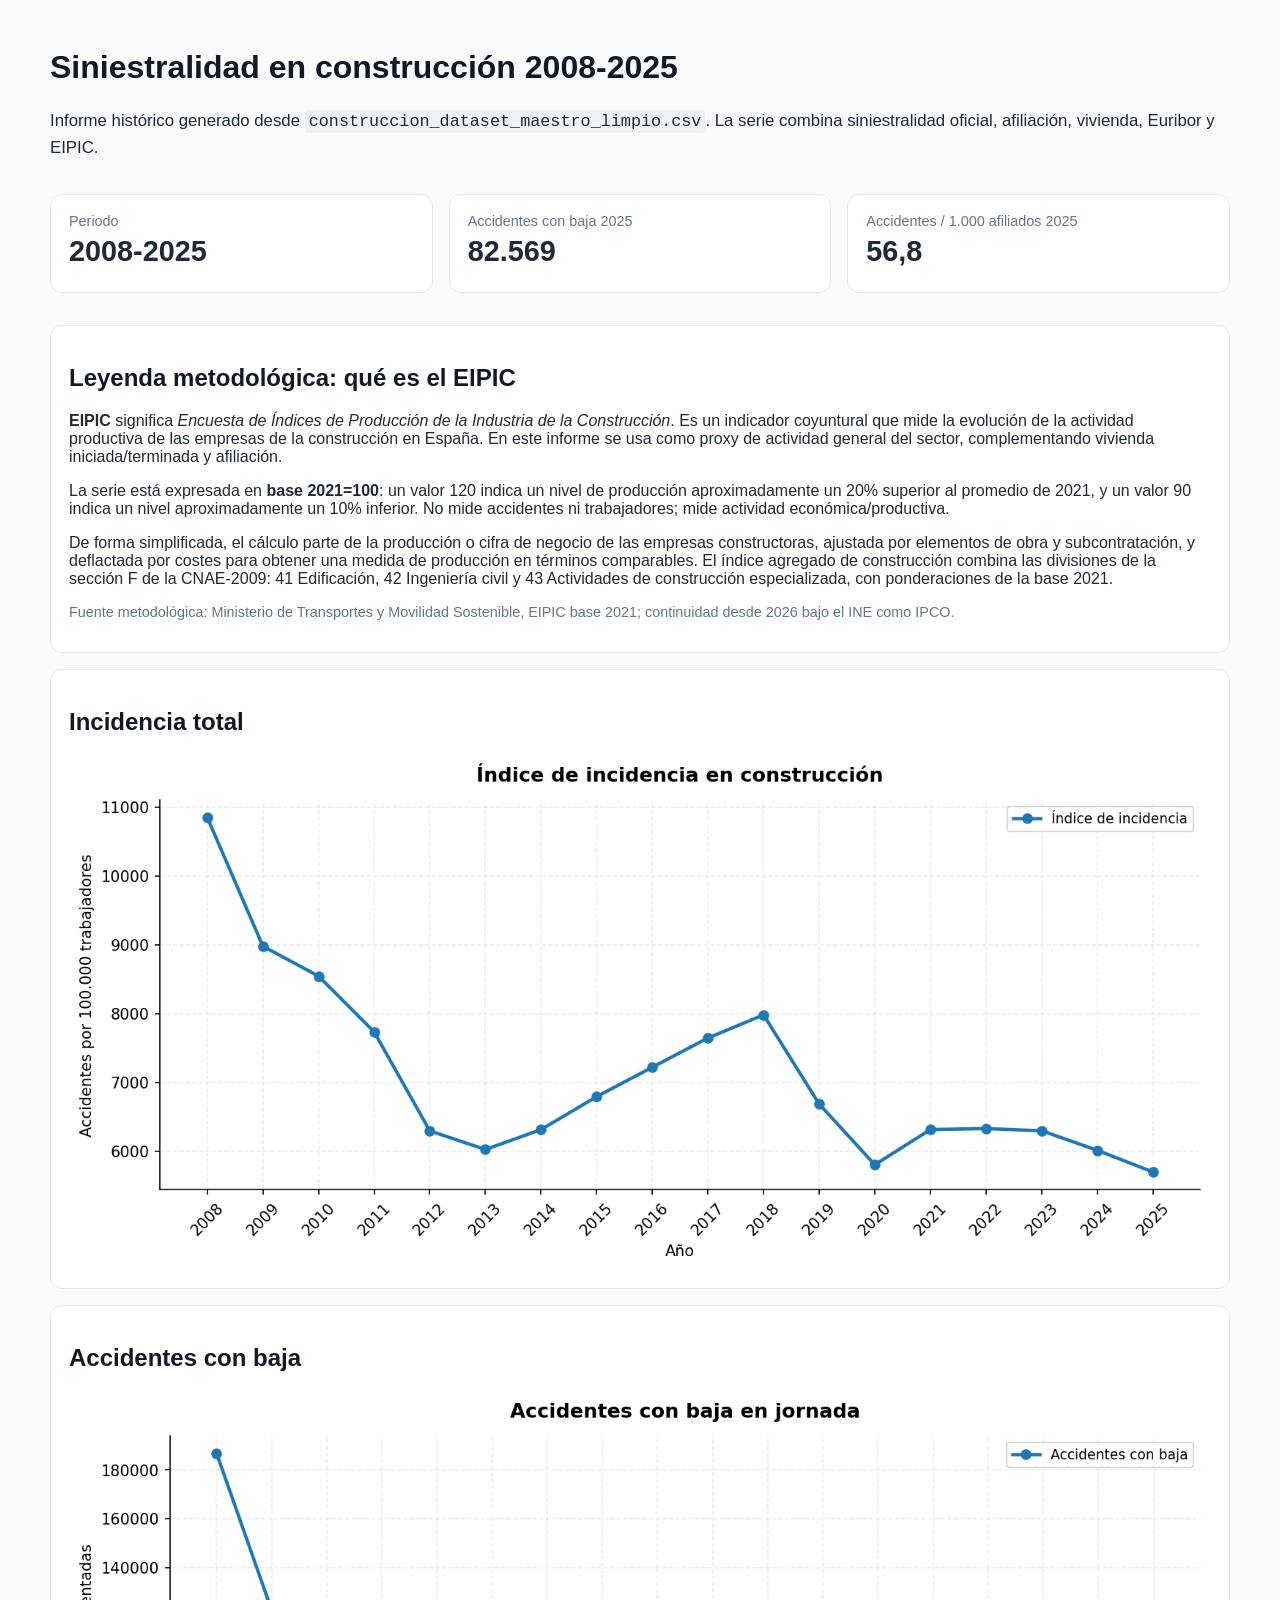
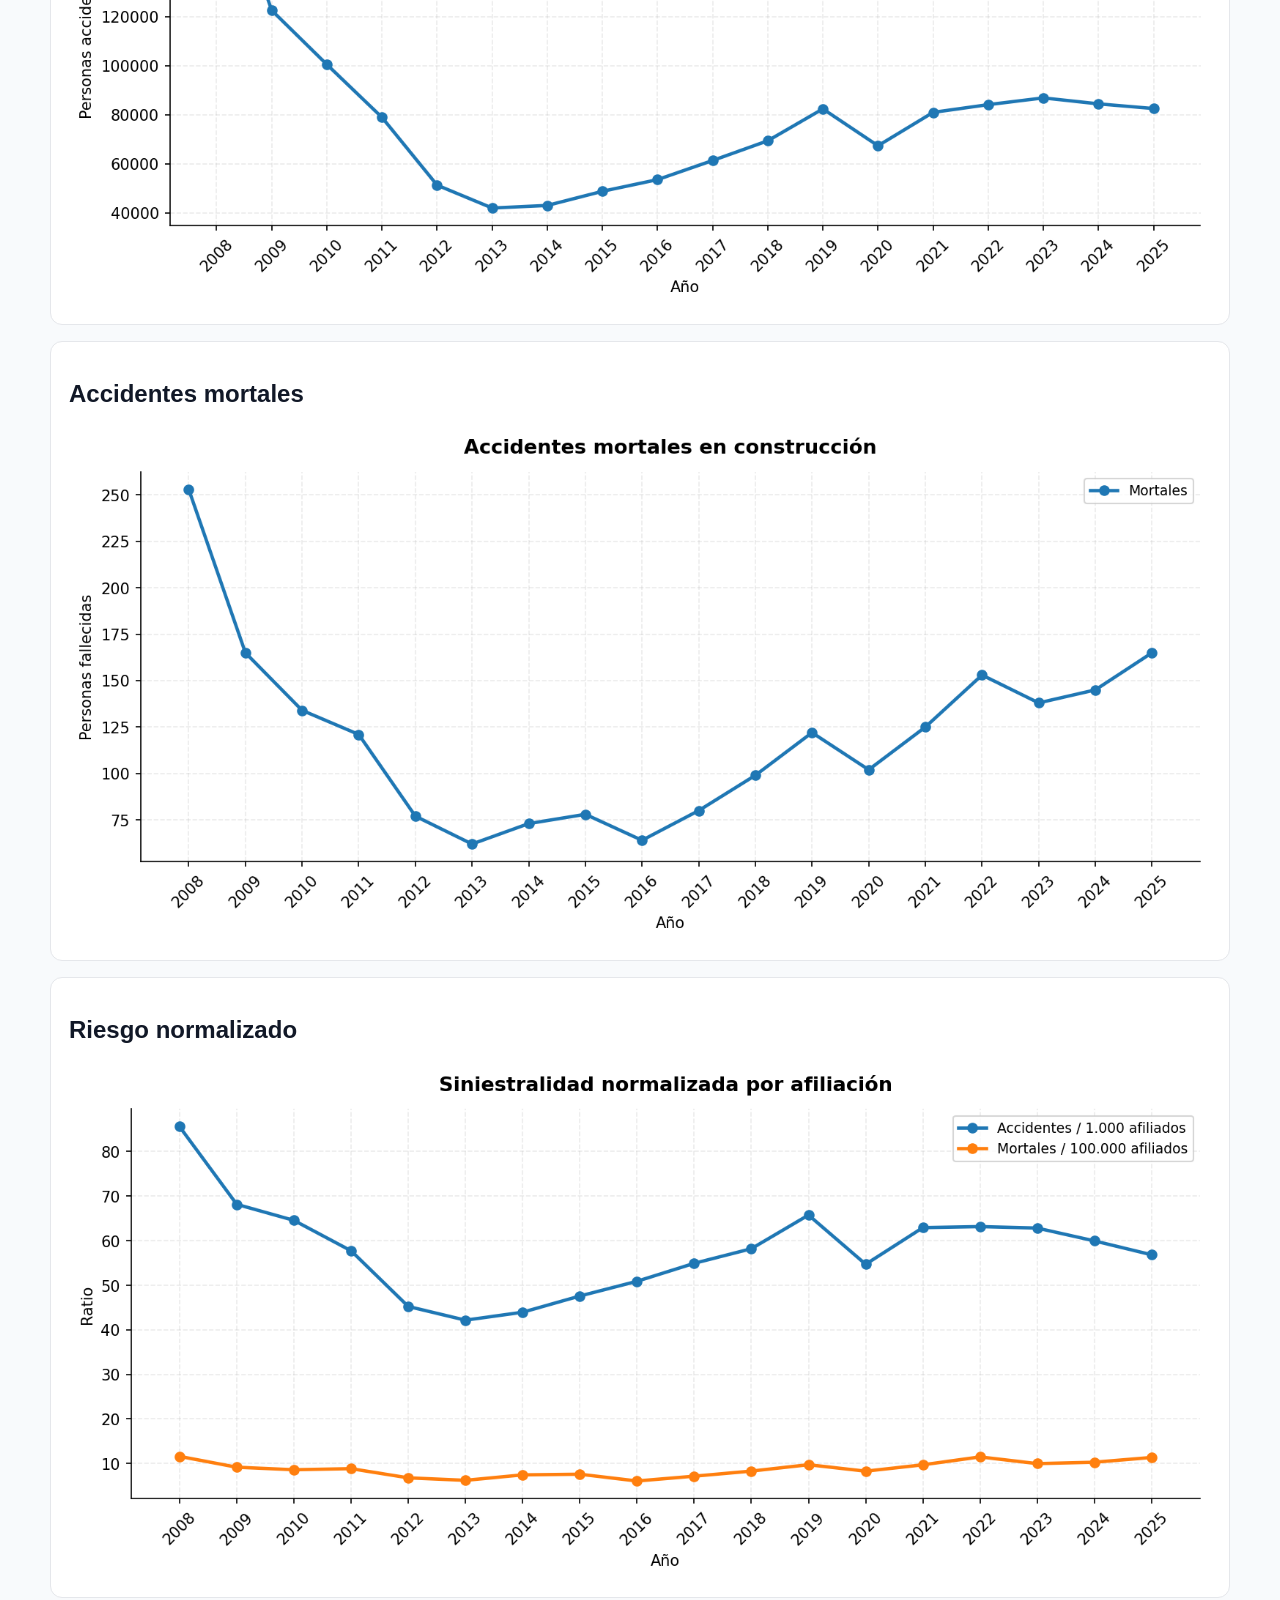
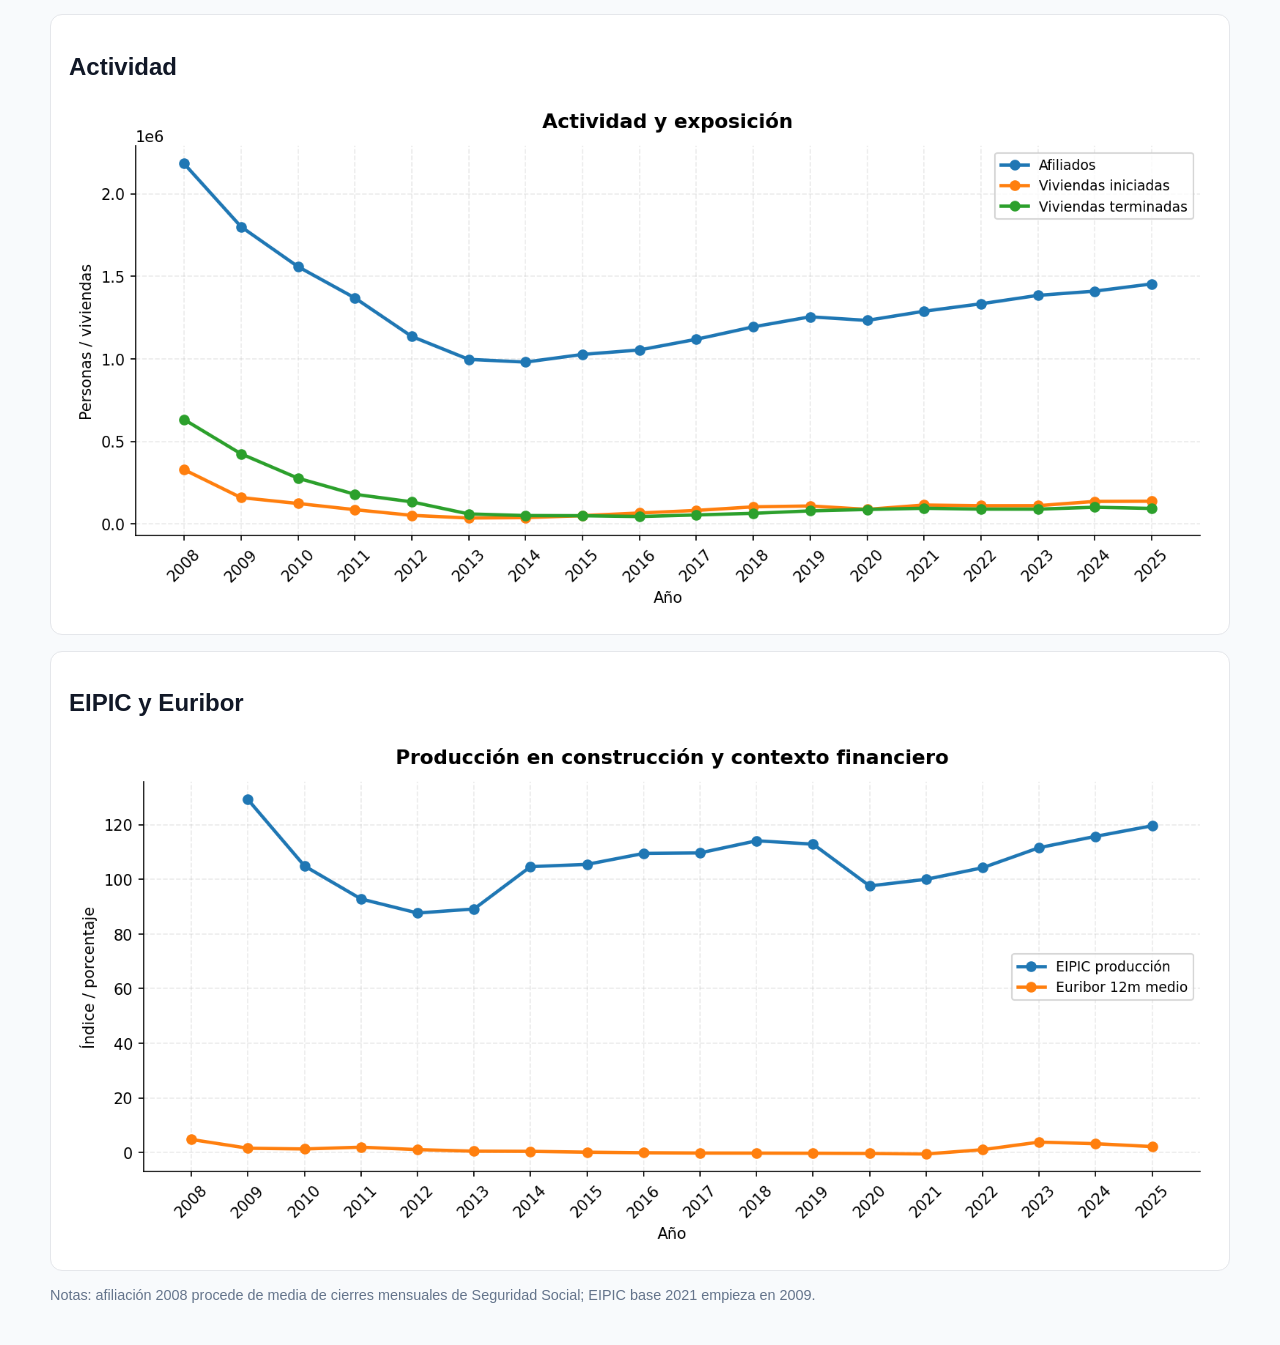
==== reports/historico_2008_2025.html @ 61ab3318 "Dashboard premium de siniestralidad en construccion (2008-2025)" ====
<!doctype html>
<html lang="es">
<head>
<meta charset="utf-8">
<meta name="viewport" content="width=device-width, initial-scale=1">
<title>Siniestralidad en construcción 2008-2025</title>
<style>
body { font-family: Arial, sans-serif; margin: 0; background: #f8fafc; color: #1f2937; }
main { max-width: 1180px; margin: 0 auto; padding: 28px; }
h1, h2, h3 { color: #111827; }
.lead { font-size: 1.05rem; line-height: 1.55; }
.grid { display: grid; grid-template-columns: repeat(auto-fit, minmax(260px, 1fr)); gap: 16px; }
.card { background: #fff; border: 1px solid #e5e7eb; border-radius: 12px; padding: 18px; margin: 16px 0; }
.stat { font-size: 1.8rem; font-weight: 700; margin: 6px 0; }
.caption { color: #64748b; font-size: .9rem; }
img { max-width: 100%; height: auto; display: block; }
table { width: 100%; border-collapse: collapse; background: #fff; }
th, td { border-bottom: 1px solid #e5e7eb; padding: 9px 10px; text-align: left; }
th { background: #f1f5f9; }
code { background: #eef2f7; padding: 2px 4px; border-radius: 4px; }
</style>
</head>
<body><main>
<h1>Siniestralidad en construcción 2008-2025</h1>
<p class="lead">Informe histórico generado desde <code>construccion_dataset_maestro_limpio.csv</code>. La serie combina siniestralidad oficial, afiliación, vivienda, Euribor y EIPIC.</p>
<div class="grid">
  <div class="card"><div class="caption">Periodo</div><div class="stat">2008-2025</div></div>
  <div class="card"><div class="caption">Accidentes con baja 2025</div><div class="stat">82.569</div></div>
  <div class="card"><div class="caption">Accidentes / 1.000 afiliados 2025</div><div class="stat">56,8</div></div>
</div>

<section class="card">
<h2>Leyenda metodológica: qué es el EIPIC</h2>
<p><strong>EIPIC</strong> significa <em>Encuesta de Índices de Producción de la Industria de la Construcción</em>. Es un indicador coyuntural que mide la evolución de la actividad productiva de las empresas de la construcción en España. En este informe se usa como proxy de actividad general del sector, complementando vivienda iniciada/terminada y afiliación.</p>
<p>La serie está expresada en <strong>base 2021=100</strong>: un valor 120 indica un nivel de producción aproximadamente un 20% superior al promedio de 2021, y un valor 90 indica un nivel aproximadamente un 10% inferior. No mide accidentes ni trabajadores; mide actividad económica/productiva.</p>
<p>De forma simplificada, el cálculo parte de la producción o cifra de negocio de las empresas constructoras, ajustada por elementos de obra y subcontratación, y deflactada por costes para obtener una medida de producción en términos comparables. El índice agregado de construcción combina las divisiones de la sección F de la CNAE-2009: 41 Edificación, 42 Ingeniería civil y 43 Actividades de construcción especializada, con ponderaciones de la base 2021.</p>
<p class="caption">Fuente metodológica: Ministerio de Transportes y Movilidad Sostenible, EIPIC base 2021; continuidad desde 2026 bajo el INE como IPCO.</p>
</section>

<section class='card'><h2>Incidencia total</h2><img src='[data-uri]' alt='Incidencia total'></section><section class='card'><h2>Accidentes con baja</h2><img src='[data-uri]' alt='Accidentes con baja'></section><section class='card'><h2>Accidentes mortales</h2><img src='[data-uri]' alt='Accidentes mortales'></section><section class='card'><h2>Riesgo normalizado</h2><img src='[data-uri]' alt='Riesgo normalizado'></section><section class='card'><h2>Actividad</h2><img src='[data-uri]' alt='Actividad'></section><section class='card'><h2>EIPIC y Euribor</h2><img src='[data-uri]' alt='EIPIC y Euribor'></section>
<p class="caption">Notas: afiliación 2008 procede de media de cierres mensuales de Seguridad Social; EIPIC base 2021 empieza en 2009.</p>
</main></body>
</html>
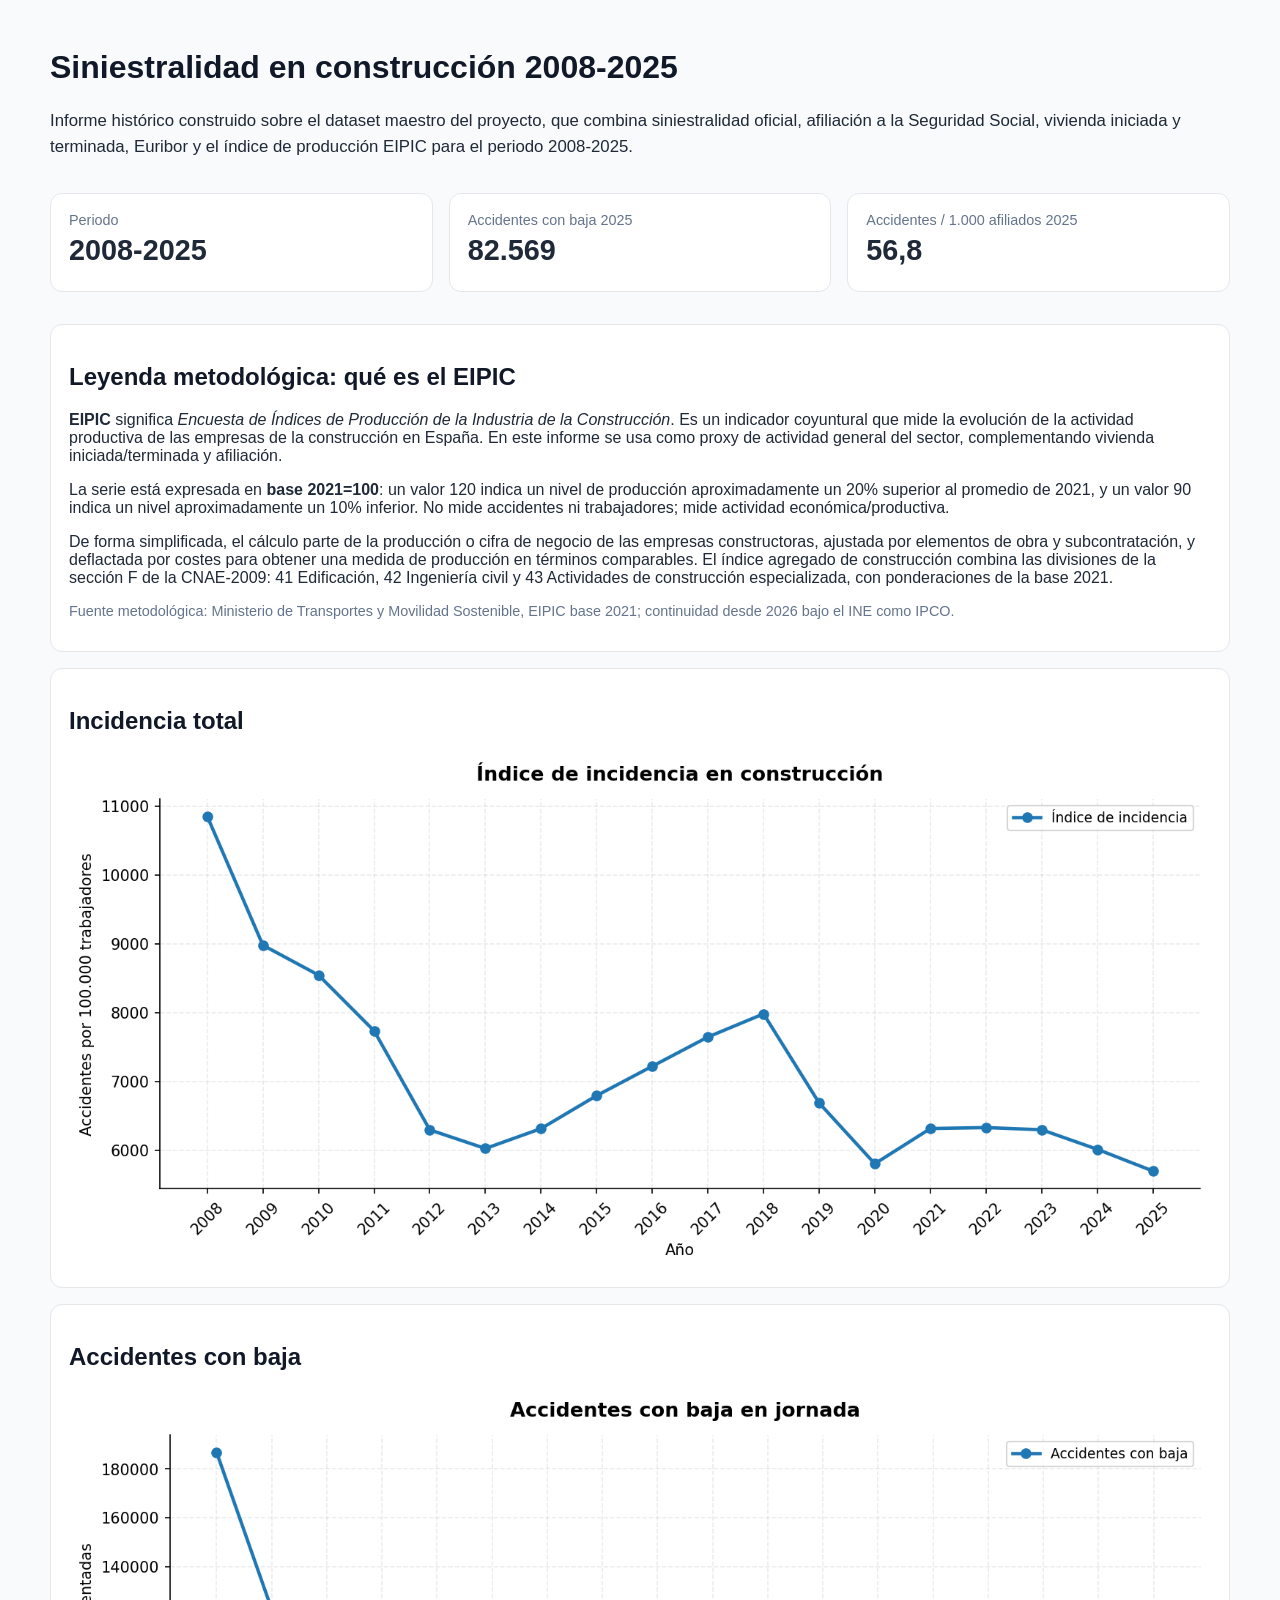
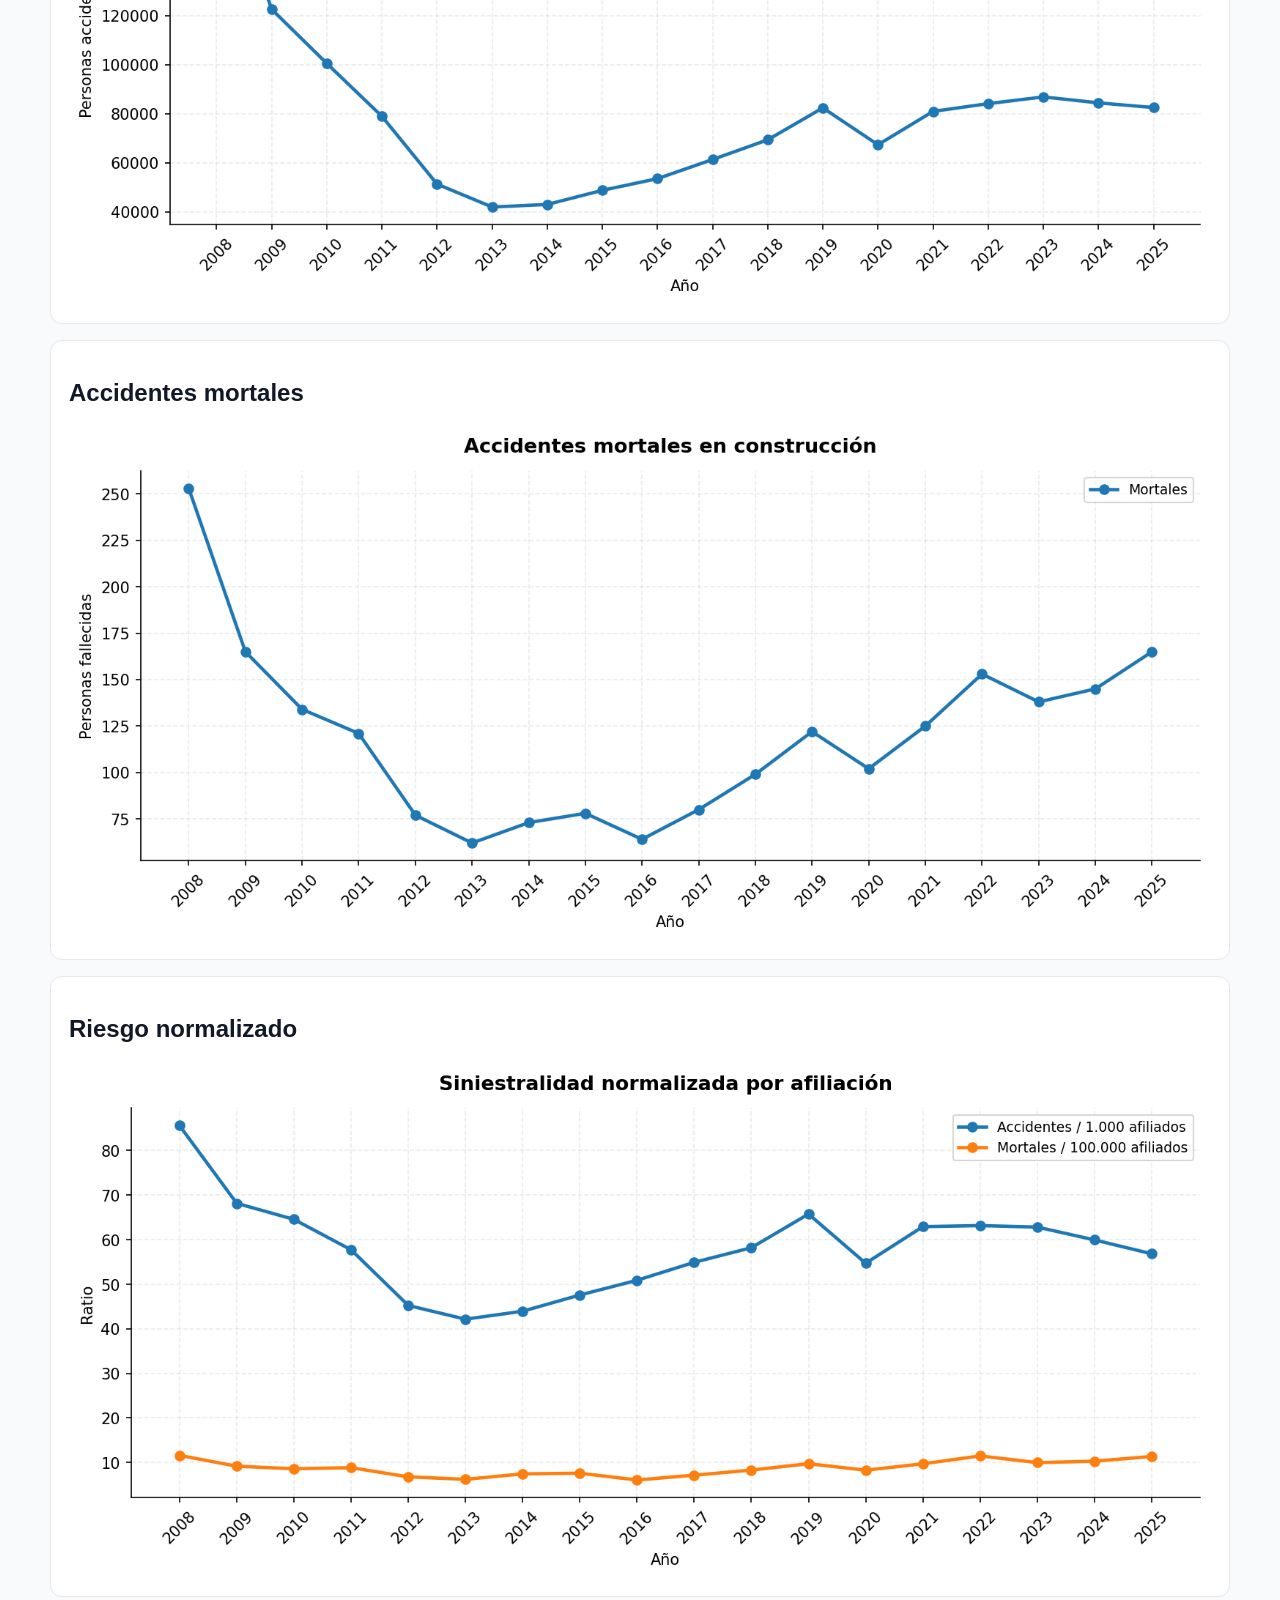
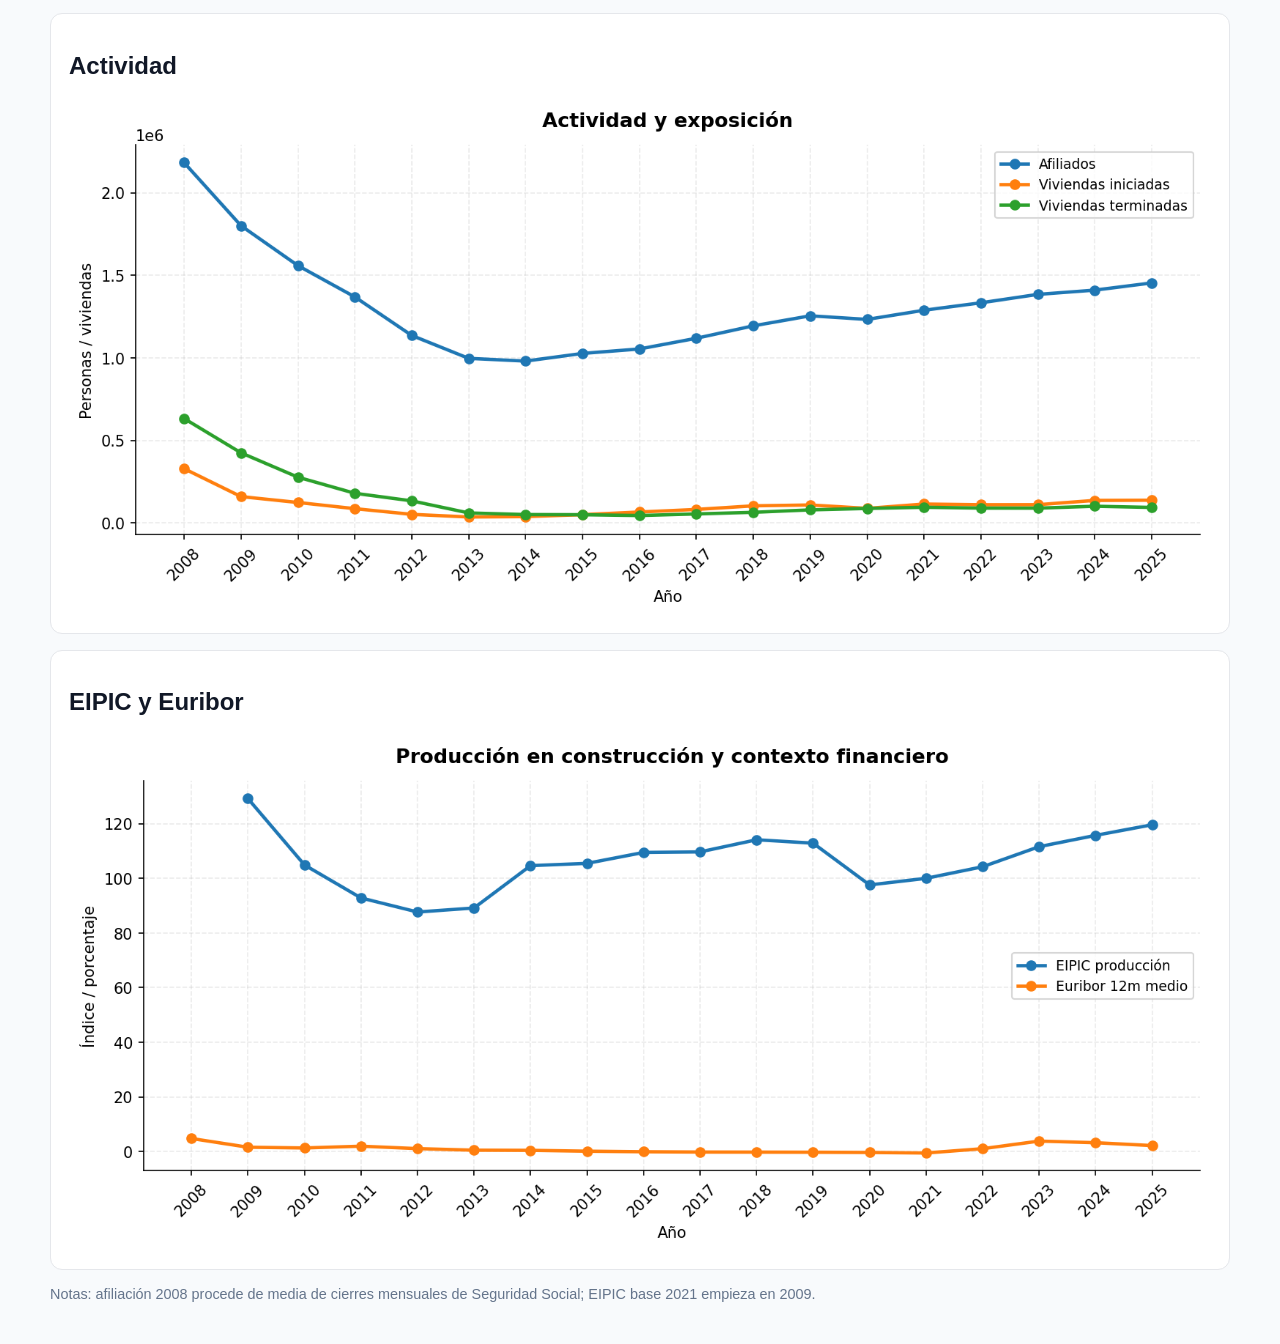
==== commit a1309ae1: "Quitar v1, sustituir referencias a archivos por explicaciones y eliminar bloque modelo predictivo" ====
--- a/reports/historico_2008_2025.html
+++ b/reports/historico_2008_2025.html
@@ -22,7 +22,7 @@
 </head>
 <body><main>
 <h1>Siniestralidad en construcción 2008-2025</h1>
-<p class="lead">Informe histórico generado desde <code>construccion_dataset_maestro_limpio.csv</code>. La serie combina siniestralidad oficial, afiliación, vivienda, Euribor y EIPIC.</p>
+<p class="lead">Informe histórico construido sobre el dataset maestro del proyecto, que combina siniestralidad oficial, afiliación a la Seguridad Social, vivienda iniciada y terminada, Euribor y el índice de producción EIPIC para el periodo 2008-2025.</p>
 <div class="grid">
   <div class="card"><div class="caption">Periodo</div><div class="stat">2008-2025</div></div>
   <div class="card"><div class="caption">Accidentes con baja 2025</div><div class="stat">82.569</div></div>
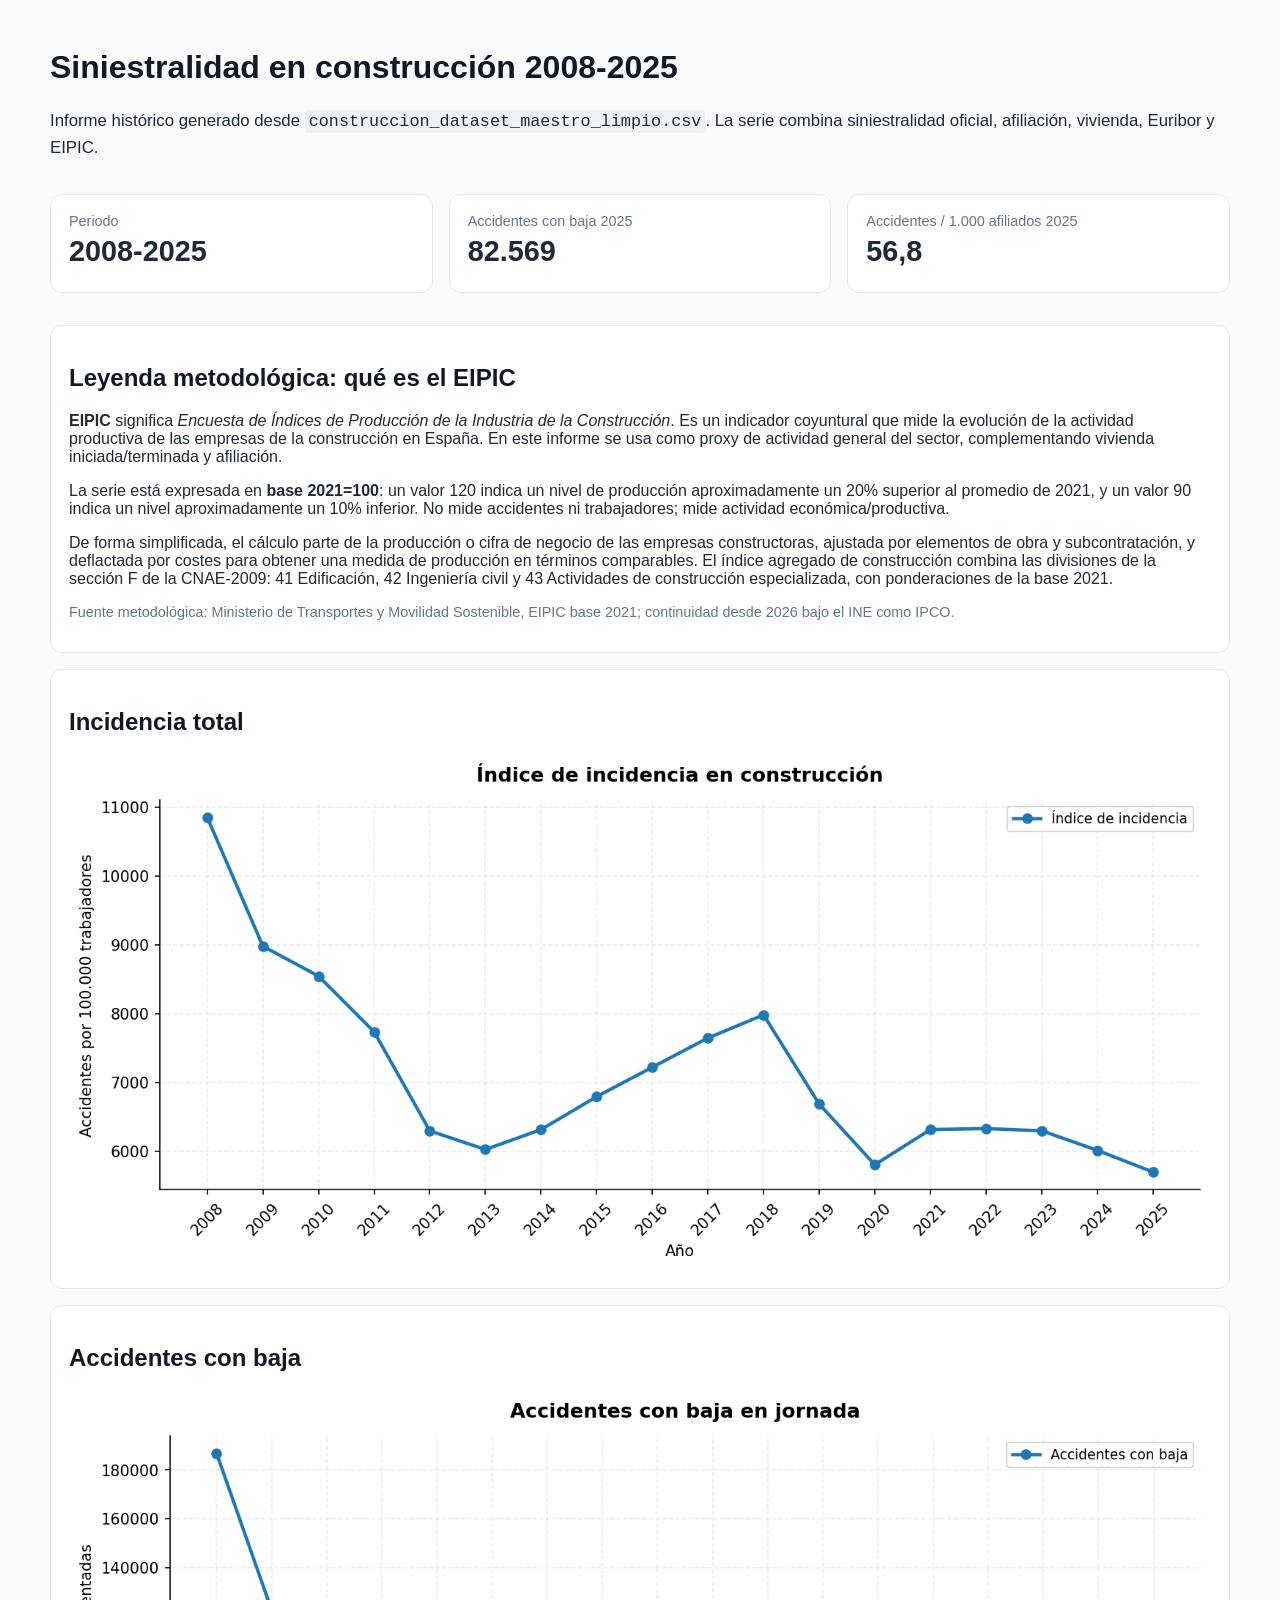
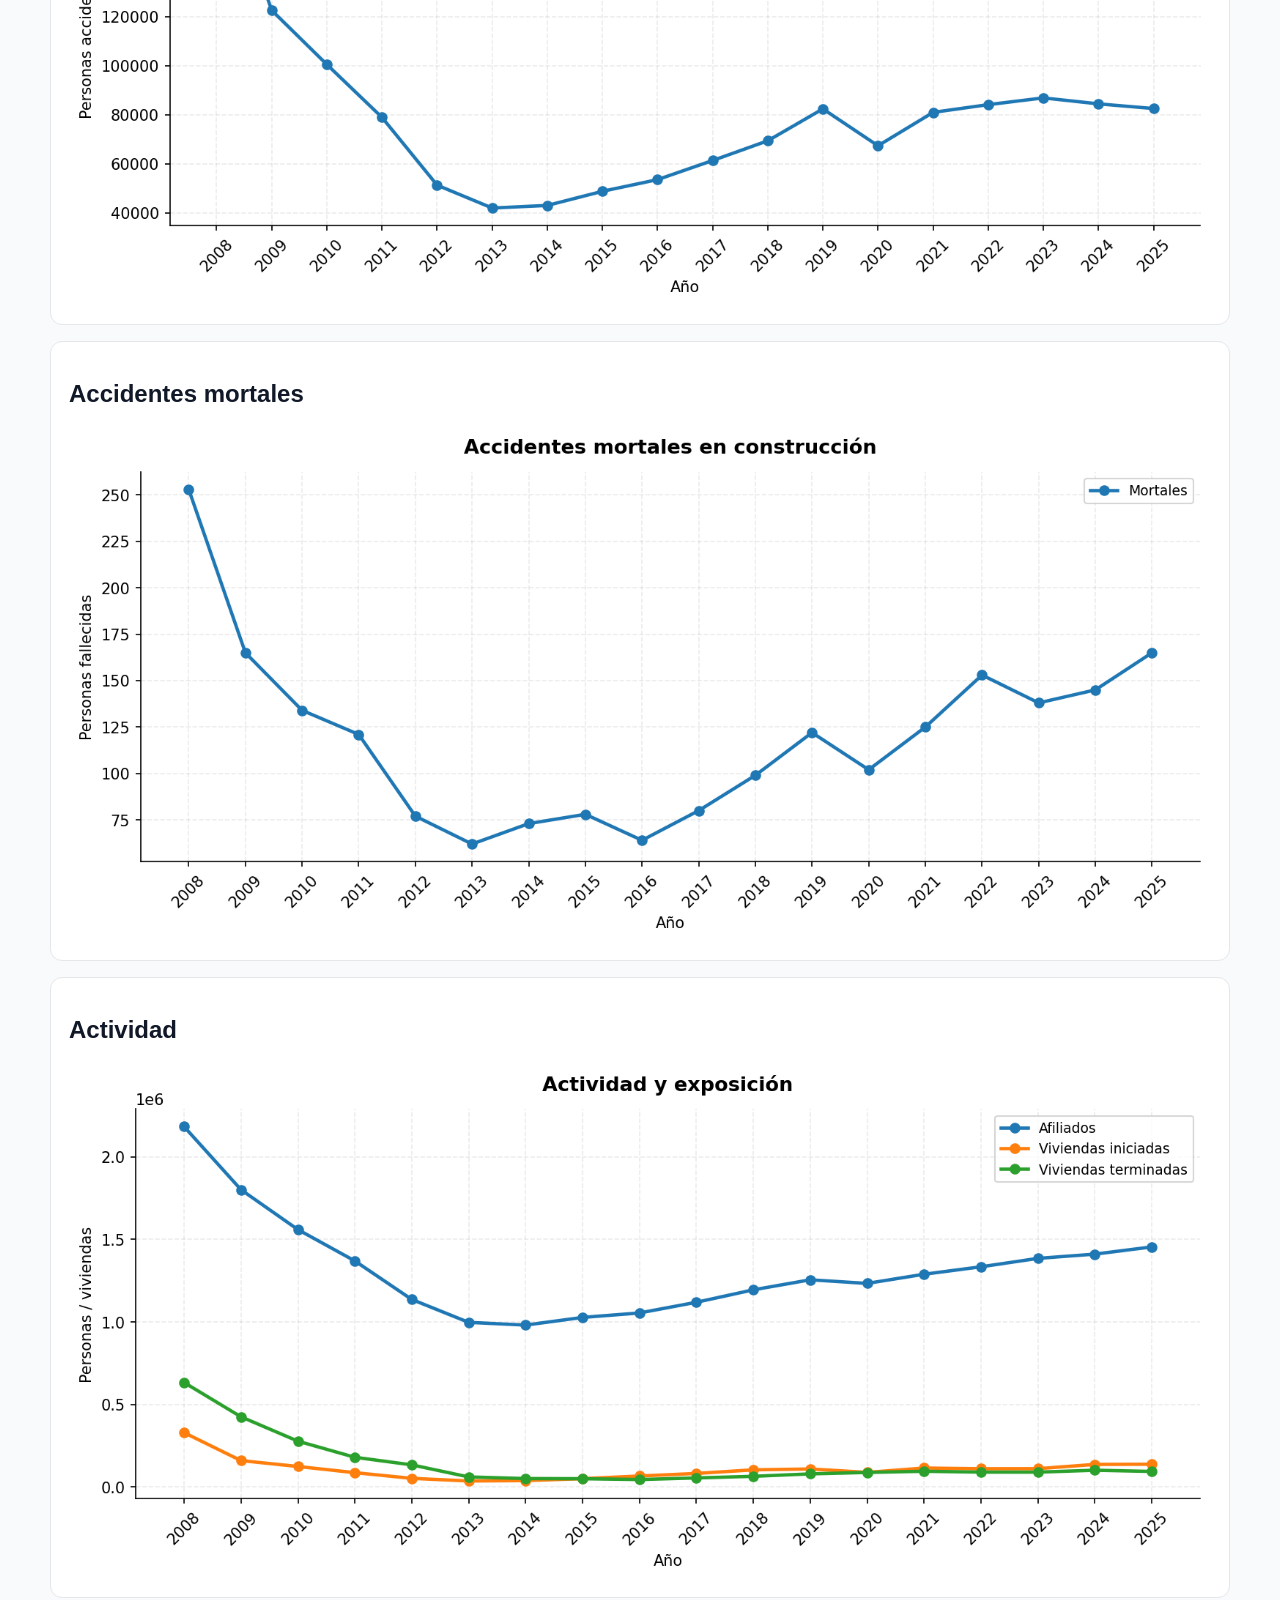
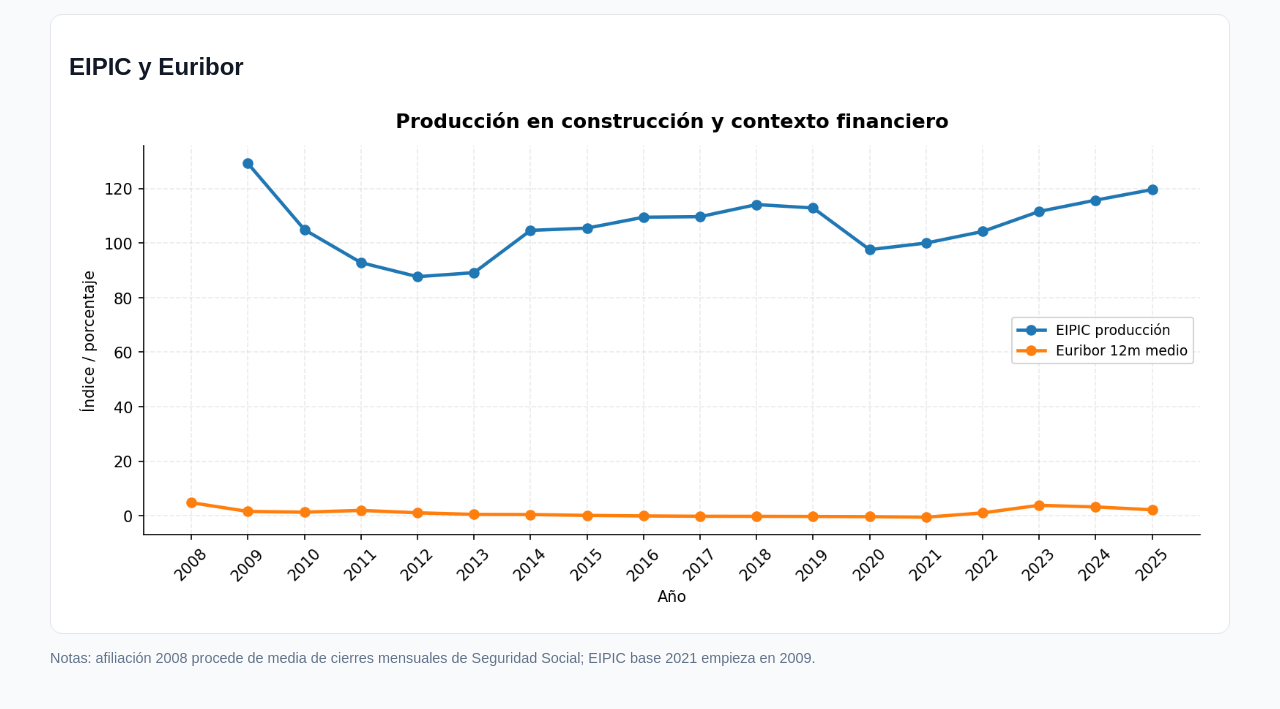
==== commit f33e16bc: "Quita la grafica de riesgo normalizado por afiliacion del historico. La normalizacion queda solo en " ====
--- a/reports/historico_2008_2025.html
+++ b/reports/historico_2008_2025.html
@@ -22,7 +22,7 @@
 </head>
 <body><main>
 <h1>Siniestralidad en construcción 2008-2025</h1>
-<p class="lead">Informe histórico construido sobre el dataset maestro del proyecto, que combina siniestralidad oficial, afiliación a la Seguridad Social, vivienda iniciada y terminada, Euribor y el índice de producción EIPIC para el periodo 2008-2025.</p>
+<p class="lead">Informe histórico generado desde <code>construccion_dataset_maestro_limpio.csv</code>. La serie combina siniestralidad oficial, afiliación, vivienda, Euribor y EIPIC.</p>
 <div class="grid">
   <div class="card"><div class="caption">Periodo</div><div class="stat">2008-2025</div></div>
   <div class="card"><div class="caption">Accidentes con baja 2025</div><div class="stat">82.569</div></div>
@@ -37,7 +37,7 @@
 <p class="caption">Fuente metodológica: Ministerio de Transportes y Movilidad Sostenible, EIPIC base 2021; continuidad desde 2026 bajo el INE como IPCO.</p>
 </section>
 
-<section class='card'><h2>Incidencia total</h2><img src='[data-uri]' alt='Incidencia total'></section><section class='card'><h2>Accidentes con baja</h2><img src='[data-uri]' alt='Accidentes con baja'></section><section class='card'><h2>Accidentes mortales</h2><img src='[data-uri]